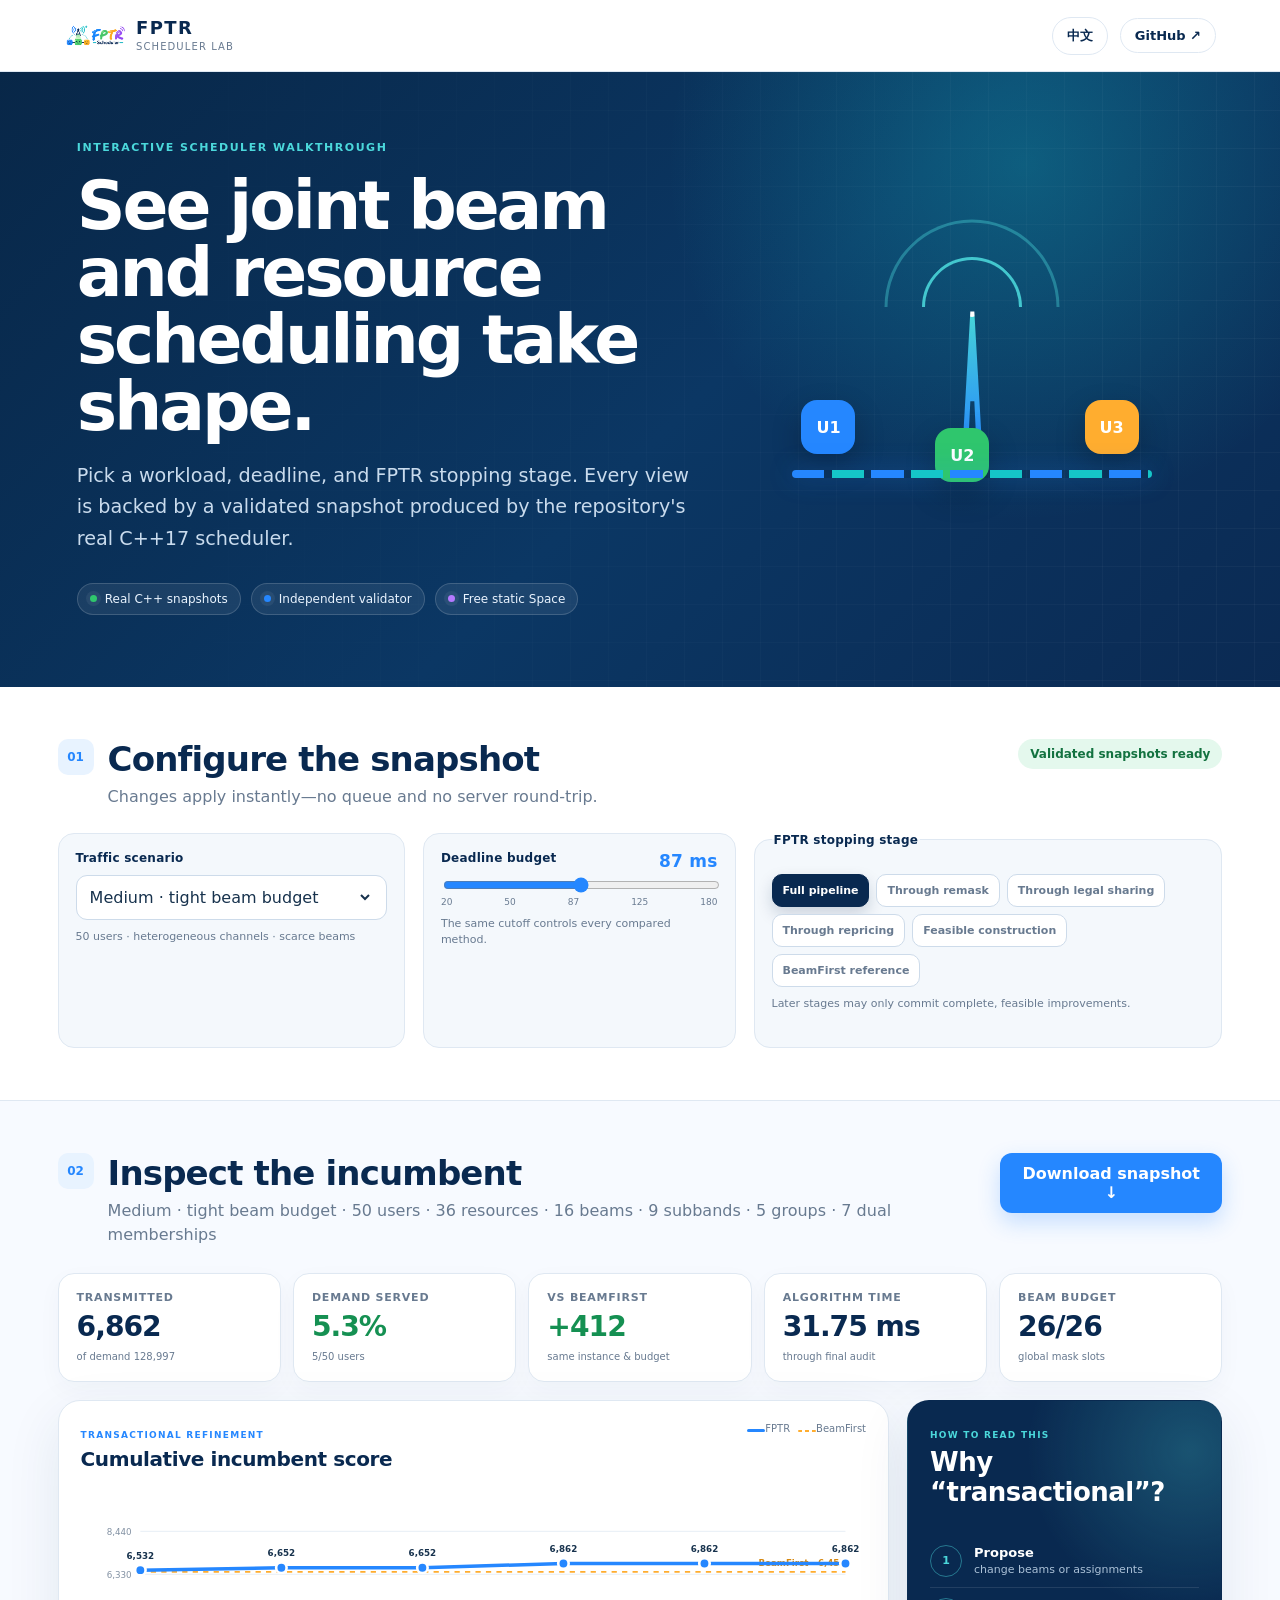
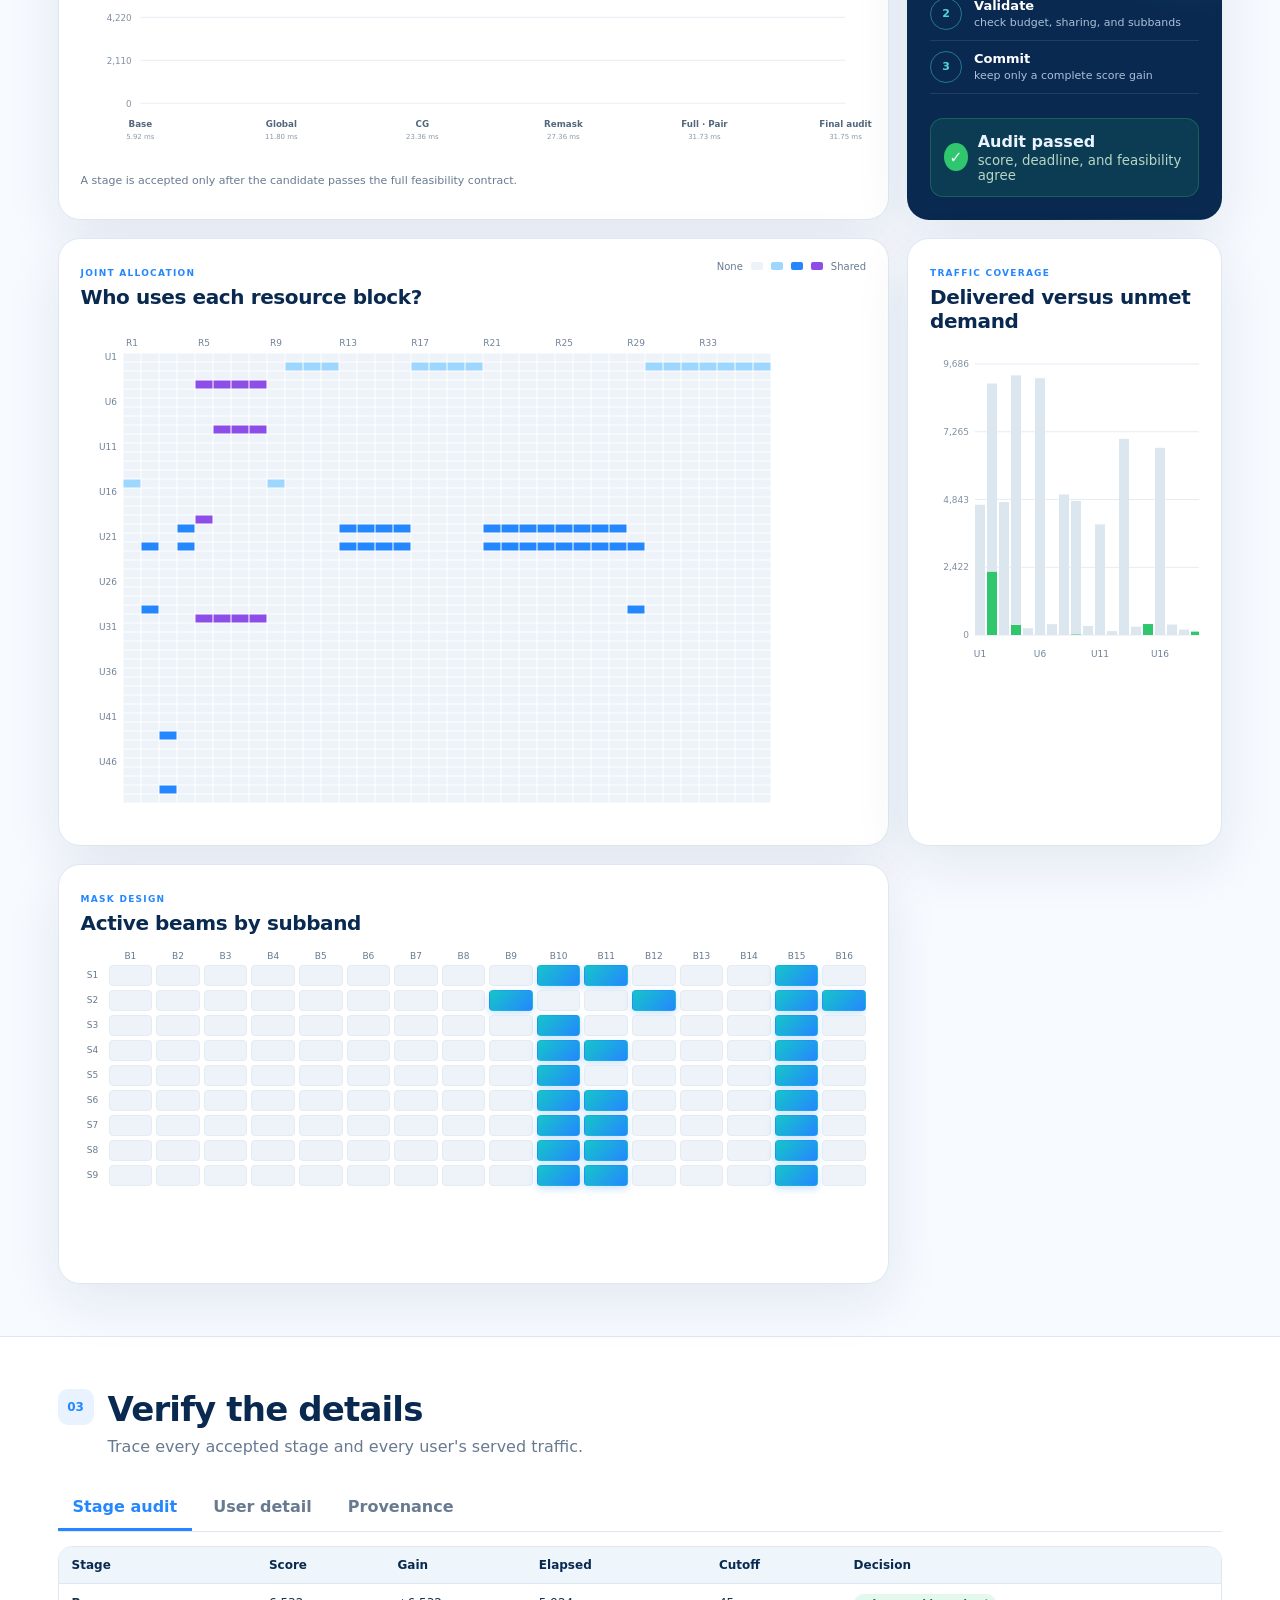
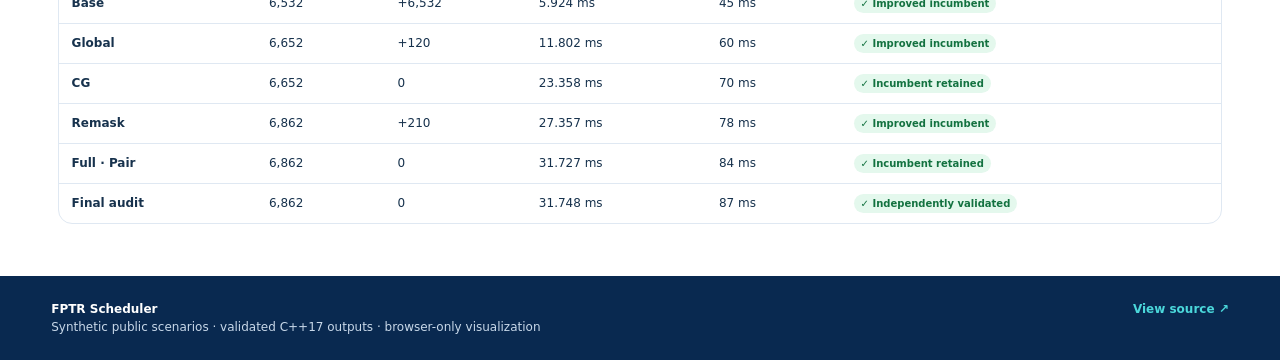
==== space/index.html @ 7cef9531 "fix: deploy demo as a free static Space" ====
<!doctype html>
<html lang="en">
  <head>
    <meta charset="utf-8" />
    <meta name="viewport" content="width=device-width, initial-scale=1" />
    <meta
      name="description"
      content="Interactive visual walkthrough of the FPTR joint beam and resource scheduler."
    />
    <title>FPTR Scheduler · Interactive Demo</title>
    <link rel="icon" href="assets/logo.png" />
    <link rel="stylesheet" href="styles.css" />
  </head>
  <body>
    <a class="skip-link" href="#results">Skip to results</a>

    <header class="topbar">
      <a class="brand" href="./" aria-label="FPTR Scheduler demo home">
        <img src="assets/logo.png" alt="" />
        <span><b>FPTR</b><small>Scheduler Lab</small></span>
      </a>
      <nav aria-label="Project links">
        <button id="languageToggle" class="text-button" type="button">中文</button>
        <a href="https://github.com/rudykon/FPTR_Scheduler" target="_blank" rel="noreferrer">
          GitHub ↗
        </a>
      </nav>
    </header>

    <main>
      <section class="hero">
        <div class="hero-copy">
          <span class="eyebrow" data-i18n="eyebrow">INTERACTIVE SCHEDULER WALKTHROUGH</span>
          <h1 data-i18n="title">See joint beam and resource scheduling take shape.</h1>
          <p data-i18n="intro">
            Pick a workload, deadline, and FPTR stopping stage. Every view is backed by a
            validated snapshot produced by the repository's real C++17 scheduler.
          </p>
          <div class="hero-badges" aria-label="Demo properties">
            <span><i class="dot green"></i><span data-i18n="realSnapshots">Real C++ snapshots</span></span>
            <span><i class="dot blue"></i><span data-i18n="audit">Independent validator</span></span>
            <span><i class="dot violet"></i><span data-i18n="freeStatic">Free static Space</span></span>
          </div>
        </div>
        <div class="hero-visual" aria-hidden="true">
          <div class="signal signal-one"></div>
          <div class="signal signal-two"></div>
          <div class="tower"><span></span></div>
          <div class="packet packet-a">U1</div>
          <div class="packet packet-b">U2</div>
          <div class="packet packet-c">U3</div>
          <div class="resource-line"></div>
        </div>
      </section>

      <section class="control-panel" aria-labelledby="controlsTitle">
        <div class="section-heading compact">
          <div>
            <span class="step-number">01</span>
            <div>
              <h2 id="controlsTitle" data-i18n="configure">Configure the snapshot</h2>
              <p data-i18n="configureHint">Changes apply instantly—no queue and no server round-trip.</p>
            </div>
          </div>
          <span id="dataStatus" class="status-pill loading">Loading validated data…</span>
        </div>

        <div class="controls-grid">
          <label class="control-field">
            <span data-i18n="scenario">Traffic scenario</span>
            <select id="scenarioSelect" disabled></select>
            <small id="scenarioNote"></small>
          </label>

          <div class="control-field">
            <span><span data-i18n="deadline">Deadline budget</span> <b id="budgetValue">87 ms</b></span>
            <input id="budgetSlider" type="range" min="0" max="4" step="1" value="2" disabled />
            <div id="budgetTicks" class="range-ticks" aria-hidden="true"></div>
            <small data-i18n="deadlineHint">The same cutoff controls every compared method.</small>
          </div>

          <fieldset class="control-field stage-field">
            <legend data-i18n="stopStage">FPTR stopping stage</legend>
            <div id="stageButtons" class="stage-buttons"></div>
            <small data-i18n="stageHint">Later stages may only commit complete, feasible improvements.</small>
          </fieldset>
        </div>
      </section>

      <section id="results" class="results-section" aria-labelledby="resultTitle">
        <div class="section-heading">
          <div>
            <span class="step-number">02</span>
            <div>
              <h2 id="resultTitle" data-i18n="inspect">Inspect the incumbent</h2>
              <p id="instanceSummary">—</p>
            </div>
          </div>
          <button id="downloadButton" class="primary-button" type="button" disabled>
            <span data-i18n="download">Download snapshot</span> ↓
          </button>
        </div>

        <div id="kpiGrid" class="kpi-grid" aria-live="polite"></div>

        <div class="dashboard-grid">
          <article class="panel panel-wide">
            <div class="panel-heading">
              <div>
                <span class="panel-kicker" data-i18n="transactional">TRANSACTIONAL REFINEMENT</span>
                <h3 data-i18n="pipelineTitle">Cumulative incumbent score</h3>
              </div>
              <div class="legend-inline">
                <span><i class="legend-line blue-line"></i>FPTR</span>
                <span><i class="legend-line orange-line"></i>BeamFirst</span>
              </div>
            </div>
            <div id="stageChart" class="stage-chart chart-empty"></div>
            <p class="chart-note" data-i18n="pipelineNote">
              A stage is accepted only after the candidate passes the full feasibility contract.
            </p>
          </article>

          <article class="panel explainer-panel">
            <span class="panel-kicker" data-i18n="readChart">HOW TO READ THIS</span>
            <h3 data-i18n="whyTransactional">Why “transactional”?</h3>
            <ol class="explain-list">
              <li><b data-i18n="propose">Propose</b><span data-i18n="proposeText">change beams or assignments</span></li>
              <li><b data-i18n="validate">Validate</b><span data-i18n="validateText">check budget, sharing, and subbands</span></li>
              <li><b data-i18n="commit">Commit</b><span data-i18n="commitText">keep only a complete score gain</span></li>
            </ol>
            <div class="audit-callout">
              <span>✓</span>
              <div><b data-i18n="auditPass">Audit passed</b><small data-i18n="auditPassText">score, deadline, and feasibility agree</small></div>
            </div>
          </article>

          <article class="panel panel-wide allocation-panel">
            <div class="panel-heading">
              <div>
                <span class="panel-kicker" data-i18n="jointAllocation">JOINT ALLOCATION</span>
                <h3 data-i18n="allocationTitle">Who uses each resource block?</h3>
              </div>
              <div class="share-legend">
                <span data-i18n="none">None</span><i></i><i></i><i></i><i></i><span data-i18n="shared">Shared</span>
              </div>
            </div>
            <div class="canvas-scroll"><canvas id="allocationCanvas" aria-label="User by resource allocation heatmap"></canvas></div>
            <div id="allocationTooltip" class="chart-tooltip" role="status"></div>
          </article>

          <article class="panel demand-panel">
            <div class="panel-heading">
              <div>
                <span class="panel-kicker" data-i18n="trafficCoverage">TRAFFIC COVERAGE</span>
                <h3 data-i18n="demandTitle">Delivered versus unmet demand</h3>
              </div>
            </div>
            <div class="canvas-scroll"><canvas id="demandCanvas" aria-label="Per-user delivered and unmet demand chart"></canvas></div>
            <div id="demandTooltip" class="chart-tooltip" role="status"></div>
          </article>

          <article class="panel beam-panel">
            <div class="panel-heading">
              <div>
                <span class="panel-kicker" data-i18n="maskDesign">MASK DESIGN</span>
                <h3 data-i18n="beamTitle">Active beams by subband</h3>
              </div>
            </div>
            <div id="beamGrid" class="beam-grid"></div>
          </article>
        </div>
      </section>

      <section class="detail-section" aria-labelledby="detailTitle">
        <div class="section-heading">
          <div>
            <span class="step-number">03</span>
            <div>
              <h2 id="detailTitle" data-i18n="verify">Verify the details</h2>
              <p data-i18n="verifyHint">Trace every accepted stage and every user's served traffic.</p>
            </div>
          </div>
        </div>
        <div class="tabs" role="tablist" aria-label="Detailed result views">
          <button class="tab active" data-tab="audit" role="tab" aria-selected="true" data-i18n="auditTrail">Stage audit</button>
          <button class="tab" data-tab="users" role="tab" aria-selected="false" data-i18n="userDetail">User detail</button>
          <button class="tab" data-tab="provenance" role="tab" aria-selected="false" data-i18n="provenance">Provenance</button>
        </div>
        <div id="auditTab" class="tab-panel active" role="tabpanel">
          <div class="table-scroll"><table><thead id="auditHead"></thead><tbody id="auditBody"></tbody></table></div>
        </div>
        <div id="usersTab" class="tab-panel" role="tabpanel">
          <div class="table-scroll"><table><thead id="usersHead"></thead><tbody id="usersBody"></tbody></table></div>
        </div>
        <div id="provenanceTab" class="tab-panel" role="tabpanel">
          <div id="provenanceCard" class="provenance-card"></div>
        </div>
      </section>
    </main>

    <footer>
      <div><b>FPTR Scheduler</b><span data-i18n="footerText">Synthetic public scenarios · validated C++17 outputs · browser-only visualization</span></div>
      <a href="https://github.com/rudykon/FPTR_Scheduler" target="_blank" rel="noreferrer" data-i18n="viewSource">View source ↗</a>
    </footer>

    <script src="app.js" defer></script>
  </body>
</html>
---- space/styles.css ----
:root {
  color-scheme: light;
  --navy: #092950;
  --navy-2: #123b67;
  --ink: #17324d;
  --muted: #687a90;
  --blue: #2587ff;
  --cyan: #15c5c8;
  --green: #2fc66d;
  --orange: #ffad2f;
  --violet: #8d4de8;
  --red: #e75d68;
  --line: #dfe8f2;
  --soft: #f4f8fc;
  --white: #ffffff;
  --shadow: 0 18px 55px rgba(19, 54, 91, 0.09);
  --radius: 22px;
  font-family: Inter, ui-sans-serif, system-ui, -apple-system, BlinkMacSystemFont, "Segoe UI", sans-serif;
}

* { box-sizing: border-box; }
html { scroll-behavior: smooth; }
body { margin: 0; color: var(--ink); background: #f7faff; }
button, select, input { font: inherit; }
a { color: inherit; }

.skip-link { position: fixed; left: 16px; top: -60px; z-index: 100; padding: 10px 16px; background: var(--navy); color: #fff; border-radius: 8px; }
.skip-link:focus { top: 12px; }

.topbar { height: 72px; padding: 0 clamp(20px, 5vw, 72px); display: flex; align-items: center; justify-content: space-between; background: rgba(255,255,255,.92); border-bottom: 1px solid var(--line); position: sticky; top: 0; z-index: 20; backdrop-filter: blur(14px); }
.brand { display: flex; align-items: center; gap: 10px; text-decoration: none; }
.brand img { width: 62px; height: 42px; object-fit: contain; object-position: left center; }
.brand span { display: flex; flex-direction: column; line-height: 1; }
.brand b { font-size: 18px; letter-spacing: .08em; color: var(--navy); }
.brand small { margin-top: 5px; color: var(--muted); font-size: 10px; letter-spacing: .11em; text-transform: uppercase; }
.topbar nav { display: flex; align-items: center; gap: 12px; }
.topbar nav a, .text-button { border: 1px solid var(--line); border-radius: 999px; background: #fff; color: var(--navy); padding: 9px 14px; text-decoration: none; font-size: 13px; font-weight: 700; cursor: pointer; }
.topbar nav a:hover, .text-button:hover { border-color: var(--blue); color: var(--blue); }

main { width: min(1500px, 100%); margin: 0 auto; }
.hero { min-height: 420px; display: grid; grid-template-columns: 1.15fr .85fr; align-items: center; gap: 40px; padding: 64px clamp(24px, 6vw, 92px) 72px; color: #fff; background: radial-gradient(circle at 80% 15%, rgba(21,197,200,.28), transparent 31%), linear-gradient(135deg, #082748 0%, #0b3764 54%, #0b2a53 100%); overflow: hidden; position: relative; }
.hero::before { content: ""; position: absolute; inset: 0; background-image: linear-gradient(rgba(255,255,255,.035) 1px, transparent 1px), linear-gradient(90deg, rgba(255,255,255,.035) 1px, transparent 1px); background-size: 38px 38px; mask-image: linear-gradient(to right, transparent, black); }
.hero-copy { position: relative; z-index: 2; }
.eyebrow, .panel-kicker { color: #4bd8db; font-weight: 800; letter-spacing: .14em; font-size: 11px; }
.hero h1 { max-width: 820px; margin: 17px 0 18px; font-size: clamp(38px, 5.3vw, 72px); line-height: .99; letter-spacing: -.045em; }
.hero p { max-width: 710px; color: #c9dbed; font-size: clamp(16px, 1.5vw, 20px); line-height: 1.65; }
.hero-badges { display: flex; flex-wrap: wrap; gap: 10px; margin-top: 28px; }
.hero-badges > span { display: inline-flex; align-items: center; gap: 8px; border: 1px solid rgba(255,255,255,.16); background: rgba(255,255,255,.07); border-radius: 999px; padding: 8px 12px; color: #eaf4ff; font-size: 12px; }
.dot { width: 7px; height: 7px; border-radius: 50%; display: inline-block; box-shadow: 0 0 0 4px rgba(255,255,255,.06); }
.dot.green { background: var(--green); }.dot.blue { background: var(--blue); }.dot.violet { background: #b47aff; }

.hero-visual { min-height: 310px; position: relative; z-index: 2; }
.tower { position: absolute; left: 50%; top: 52%; width: 20px; height: 140px; background: linear-gradient(#47d4d6,#2587ff); transform: translate(-50%,-50%); clip-path: polygon(40% 0,60% 0,100% 100%,72% 100%,60% 64%,40% 64%,28% 100%,0 100%); filter: drop-shadow(0 12px 20px rgba(0,0,0,.25)); }
.tower::before { content: ""; position: absolute; left: 50%; top: -12px; width: 17px; height: 17px; border-radius: 50%; background: #fff; transform: translateX(-50%); box-shadow: 0 0 18px #48e1e5; }
.signal { position: absolute; left: 50%; top: 28%; border: 3px solid #4bd8db; border-bottom-color: transparent; border-left-color: transparent; border-radius: 50%; transform: translate(-50%,-50%) rotate(-45deg); }
.signal-one { width: 100px; height: 100px; opacity: .88; }
.signal-two { width: 175px; height: 175px; opacity: .38; }
.resource-line { position: absolute; left: 11%; right: 11%; bottom: 52px; height: 8px; border-radius: 8px; background: repeating-linear-gradient(90deg, var(--blue) 0 9%, transparent 9% 11%, var(--cyan) 11% 20%, transparent 20% 22%); box-shadow: 0 0 24px rgba(37,135,255,.35); }
.packet { position: absolute; bottom: 76px; width: 54px; height: 54px; display: grid; place-items: center; border-radius: 16px; color: #fff; font-weight: 800; box-shadow: 0 12px 30px rgba(0,0,0,.22); }
.packet-a { left: 13%; background: var(--blue); }.packet-b { left: 42%; bottom: 48px; background: var(--green); }.packet-c { right: 14%; background: var(--orange); }

.control-panel, .results-section, .detail-section { padding: 52px clamp(18px, 4.5vw, 64px); }
.control-panel { background: #fff; border-bottom: 1px solid var(--line); }
.section-heading { display: flex; align-items: flex-start; justify-content: space-between; gap: 24px; margin-bottom: 26px; }
.section-heading > div { display: flex; align-items: flex-start; gap: 14px; }
.section-heading h2 { margin: 0; font-size: clamp(25px, 3vw, 34px); letter-spacing: -.025em; color: var(--navy); }
.section-heading p { margin: 6px 0 0; color: var(--muted); line-height: 1.5; }
.section-heading.compact { margin-bottom: 24px; }
.step-number { display: grid; place-items: center; min-width: 36px; height: 36px; border-radius: 10px; background: #e8f3ff; color: var(--blue); font-size: 12px; font-weight: 900; }
.status-pill { white-space: nowrap; border-radius: 999px; padding: 8px 12px; font-size: 12px; font-weight: 800; }
.status-pill.loading { color: #7a5a18; background: #fff4d8; }.status-pill.ready { color: #137240; background: #e4f8ed; }.status-pill.error { color: #9a2631; background: #fee9eb; }

.controls-grid { display: grid; grid-template-columns: 1fr .9fr 1.35fr; gap: 18px; }
.control-field { margin: 0; min-width: 0; border: 1px solid var(--line); border-radius: 16px; padding: 17px; background: var(--soft); }
.control-field > span, .control-field legend { display: block; margin-bottom: 10px; color: var(--navy); font-size: 12px; font-weight: 850; letter-spacing: .02em; }
.control-field select { width: 100%; appearance: none; padding: 12px 42px 12px 13px; border: 1px solid #cddbea; border-radius: 11px; color: var(--ink); background: #fff url("data:image/svg+xml,%3Csvg xmlns='http://www.w3.org/2000/svg' width='14' height='14' fill='none' stroke='%2317324d' stroke-width='2'%3E%3Cpath d='m3 5 4 4 4-4'/%3E%3C/svg%3E") no-repeat right 14px center; }
.control-field small { display: block; margin-top: 9px; min-height: 34px; color: var(--muted); line-height: 1.45; font-size: 11px; }
#budgetValue { float: right; color: var(--blue); font-size: 17px; }
input[type="range"] { width: 100%; accent-color: var(--blue); cursor: pointer; }
.range-ticks { display: flex; justify-content: space-between; color: var(--muted); font-size: 9px; }
.stage-field { border: 1px solid var(--line); }
.stage-buttons { display: flex; flex-wrap: wrap; gap: 7px; }
.stage-buttons button { border: 1px solid #cddbea; border-radius: 10px; padding: 9px 10px; background: #fff; color: var(--muted); font-size: 11px; font-weight: 750; cursor: pointer; }
.stage-buttons button:hover { border-color: var(--blue); color: var(--blue); }
.stage-buttons button.active { background: var(--navy); border-color: var(--navy); color: #fff; box-shadow: 0 7px 16px rgba(9,41,80,.18); }

.results-section { background: #f7faff; }
.primary-button { border: 0; border-radius: 12px; padding: 11px 16px; background: var(--blue); color: #fff; font-weight: 800; cursor: pointer; box-shadow: 0 9px 22px rgba(37,135,255,.24); }
.primary-button:disabled { opacity: .45; cursor: not-allowed; box-shadow: none; }
.kpi-grid { display: grid; grid-template-columns: repeat(5, 1fr); gap: 12px; margin-bottom: 18px; }
.kpi { min-width: 0; padding: 17px 18px; border: 1px solid var(--line); border-radius: 16px; background: #fff; box-shadow: 0 8px 24px rgba(19,54,91,.035); }
.kpi span { display: block; color: var(--muted); font-size: 11px; font-weight: 750; text-transform: uppercase; letter-spacing: .07em; }
.kpi strong { display: block; overflow: hidden; text-overflow: ellipsis; margin: 6px 0 2px; color: var(--navy); font-size: clamp(22px, 2.2vw, 30px); letter-spacing: -.035em; }
.kpi small { color: var(--muted); font-size: 10px; }
.kpi.positive strong { color: #159052; }.kpi.neutral strong { color: var(--orange); }

.dashboard-grid { display: grid; grid-template-columns: minmax(0, 1.45fr) minmax(310px, .55fr); gap: 18px; }
.panel { min-width: 0; position: relative; border: 1px solid var(--line); border-radius: var(--radius); background: #fff; padding: 22px; box-shadow: var(--shadow); }
.panel-wide { min-height: 400px; }
.panel-heading { display: flex; justify-content: space-between; gap: 16px; align-items: flex-start; margin-bottom: 16px; }
.panel-heading h3, .explainer-panel h3 { margin: 5px 0 0; color: var(--navy); font-size: 20px; letter-spacing: -.02em; }
.panel-kicker { color: var(--blue); font-size: 9px; }
.legend-inline, .share-legend { display: flex; align-items: center; gap: 8px; color: var(--muted); font-size: 10px; }
.legend-line { display: inline-block; width: 18px; height: 3px; border-radius: 2px; }.blue-line { background: var(--blue); }.orange-line { background: var(--orange); }
.orange-line { height: 2px; background: repeating-linear-gradient(90deg,var(--orange) 0 4px,transparent 4px 7px); }
.stage-chart { min-height: 285px; }
.stage-chart svg { display: block; width: 100%; height: 285px; overflow: visible; }
.chart-note { margin: 2px 0 0; color: var(--muted); font-size: 11px; }
.chart-empty { border-radius: 14px; background: linear-gradient(90deg,#f4f8fc 25%,#eef4f9 37%,#f4f8fc 63%); background-size: 400% 100%; animation: shimmer 1.5s infinite; }
@keyframes shimmer { to { background-position: -100% 0; } }

.explainer-panel { color: #eaf4ff; background: radial-gradient(circle at 90% 12%, rgba(77,216,219,.24), transparent 35%), var(--navy); border-color: transparent; }
.explainer-panel .panel-kicker { color: #4bd8db; }.explainer-panel h3 { color: #fff; font-size: 26px; }
.explain-list { list-style: none; counter-reset: step; margin: 28px 0 24px; padding: 0; }
.explain-list li { counter-increment: step; display: grid; grid-template-columns: 34px 1fr; column-gap: 10px; padding: 10px 0; border-bottom: 1px solid rgba(255,255,255,.1); }
.explain-list li::before { content: counter(step); grid-row: 1 / 3; display: grid; place-items: center; width: 30px; height: 30px; border: 1px solid rgba(75,216,219,.45); border-radius: 50%; color: #4bd8db; font-size: 11px; font-weight: 850; }
.explain-list b { color: #fff; font-size: 13px; }.explain-list span { color: #abc1d7; font-size: 11px; margin-top: 2px; }
.audit-callout { display: flex; gap: 10px; align-items: center; padding: 13px; background: rgba(47,198,109,.12); border: 1px solid rgba(47,198,109,.28); border-radius: 13px; }
.audit-callout > span { display: grid; place-items: center; width: 28px; height: 28px; border-radius: 50%; background: var(--green); font-weight: 900; }
.audit-callout div { display: flex; flex-direction: column; }.audit-callout small { color: #b7d7c4; margin-top: 2px; }

.allocation-panel { min-height: 510px; }.demand-panel { min-height: 420px; }.beam-panel { min-height: 420px; }
.share-legend i { width: 12px; height: 8px; border-radius: 2px; }.share-legend i:nth-of-type(1){background:#edf3f8}.share-legend i:nth-of-type(2){background:#9dd6ff}.share-legend i:nth-of-type(3){background:#2587ff}.share-legend i:nth-of-type(4){background:#8d4de8}
.canvas-scroll { width: 100%; overflow-x: auto; overflow-y: hidden; }
canvas { display: block; max-width: none; }
.chart-tooltip { position: absolute; display: none; z-index: 5; pointer-events: none; max-width: 220px; padding: 8px 10px; color: #fff; background: rgba(9,41,80,.95); border-radius: 8px; font-size: 10px; line-height: 1.45; box-shadow: 0 8px 20px rgba(9,41,80,.22); }
.beam-grid { display: grid; grid-template-columns: auto repeat(var(--beam-count, 8), minmax(16px,1fr)); gap: 4px; overflow-x: auto; padding-bottom: 8px; }
.beam-cell { min-width: 17px; height: 21px; border-radius: 4px; background: #edf3f8; border: 1px solid #e3ebf3; }
.beam-cell.active { background: linear-gradient(135deg,var(--cyan),var(--blue)); border-color: transparent; box-shadow: 0 3px 9px rgba(37,135,255,.23); }
.beam-label { display: grid; place-items: center; color: var(--muted); font-size: 9px; min-width: 24px; }

.detail-section { background: #fff; border-top: 1px solid var(--line); }
.tabs { display: flex; gap: 6px; border-bottom: 1px solid var(--line); }
.tab { border: 0; border-bottom: 3px solid transparent; padding: 12px 15px; color: var(--muted); background: transparent; font-weight: 800; cursor: pointer; }
.tab.active { color: var(--blue); border-bottom-color: var(--blue); }
.tab-panel { display: none; padding-top: 14px; }.tab-panel.active { display: block; }
.table-scroll { overflow: auto; max-height: 520px; border: 1px solid var(--line); border-radius: 14px; }
table { width: 100%; border-collapse: collapse; font-size: 12px; }
th { position: sticky; top: 0; z-index: 1; background: #eef5fb; color: var(--navy); text-align: left; padding: 11px 13px; white-space: nowrap; }
td { padding: 10px 13px; border-top: 1px solid var(--line); color: var(--ink); }
tbody tr:hover { background: #f7fbff; }
.pass-badge { display: inline-flex; align-items: center; gap: 5px; padding: 4px 7px; color: #137240; background: #e4f8ed; border-radius: 999px; font-size: 10px; font-weight: 800; }
.provenance-card { display: grid; grid-template-columns: repeat(3,1fr); gap: 12px; }
.provenance-card article { padding: 18px; border: 1px solid var(--line); border-radius: 14px; background: var(--soft); }
.provenance-card span { display: block; color: var(--muted); font-size: 10px; text-transform: uppercase; letter-spacing: .08em; }
.provenance-card b, .provenance-card code { display: block; margin-top: 8px; overflow-wrap: anywhere; color: var(--navy); font-size: 12px; }

footer { max-width: 1500px; margin: 0 auto; padding: 26px clamp(20px,4vw,64px); display: flex; justify-content: space-between; gap: 24px; color: #c8d8e9; background: var(--navy); font-size: 12px; }
footer div { display: flex; flex-direction: column; gap: 4px; }footer b { color: #fff; }footer a { color: #4bd8db; font-weight: 800; text-decoration: none; }

@media (max-width: 1050px) {
  .hero { grid-template-columns: 1fr; }.hero-visual { display: none; }
  .controls-grid { grid-template-columns: 1fr 1fr; }.stage-field { grid-column: 1/-1; }
  .kpi-grid { grid-template-columns: repeat(3,1fr); }
  .dashboard-grid { grid-template-columns: 1fr; }
  .provenance-card { grid-template-columns: 1fr 1fr; }
}
@media (max-width: 680px) {
  .topbar { padding: 0 14px; }.brand img { width: 48px; }.brand small { display: none; }
  .topbar nav a, .text-button { padding: 8px 10px; }
  .hero { min-height: 390px; padding: 48px 22px 58px; }.hero h1 { font-size: 43px; }
  .controls-grid, .kpi-grid, .provenance-card { grid-template-columns: 1fr; }.stage-field { grid-column: auto; }
  .section-heading { flex-direction: column; }.section-heading > div { width: 100%; }.status-pill { margin-left: 50px; }
  .panel { padding: 17px; border-radius: 17px; }.panel-heading { flex-direction: column; }
  footer { flex-direction: column; }
}
@media (prefers-reduced-motion: reduce) { * { scroll-behavior: auto !important; animation: none !important; } }
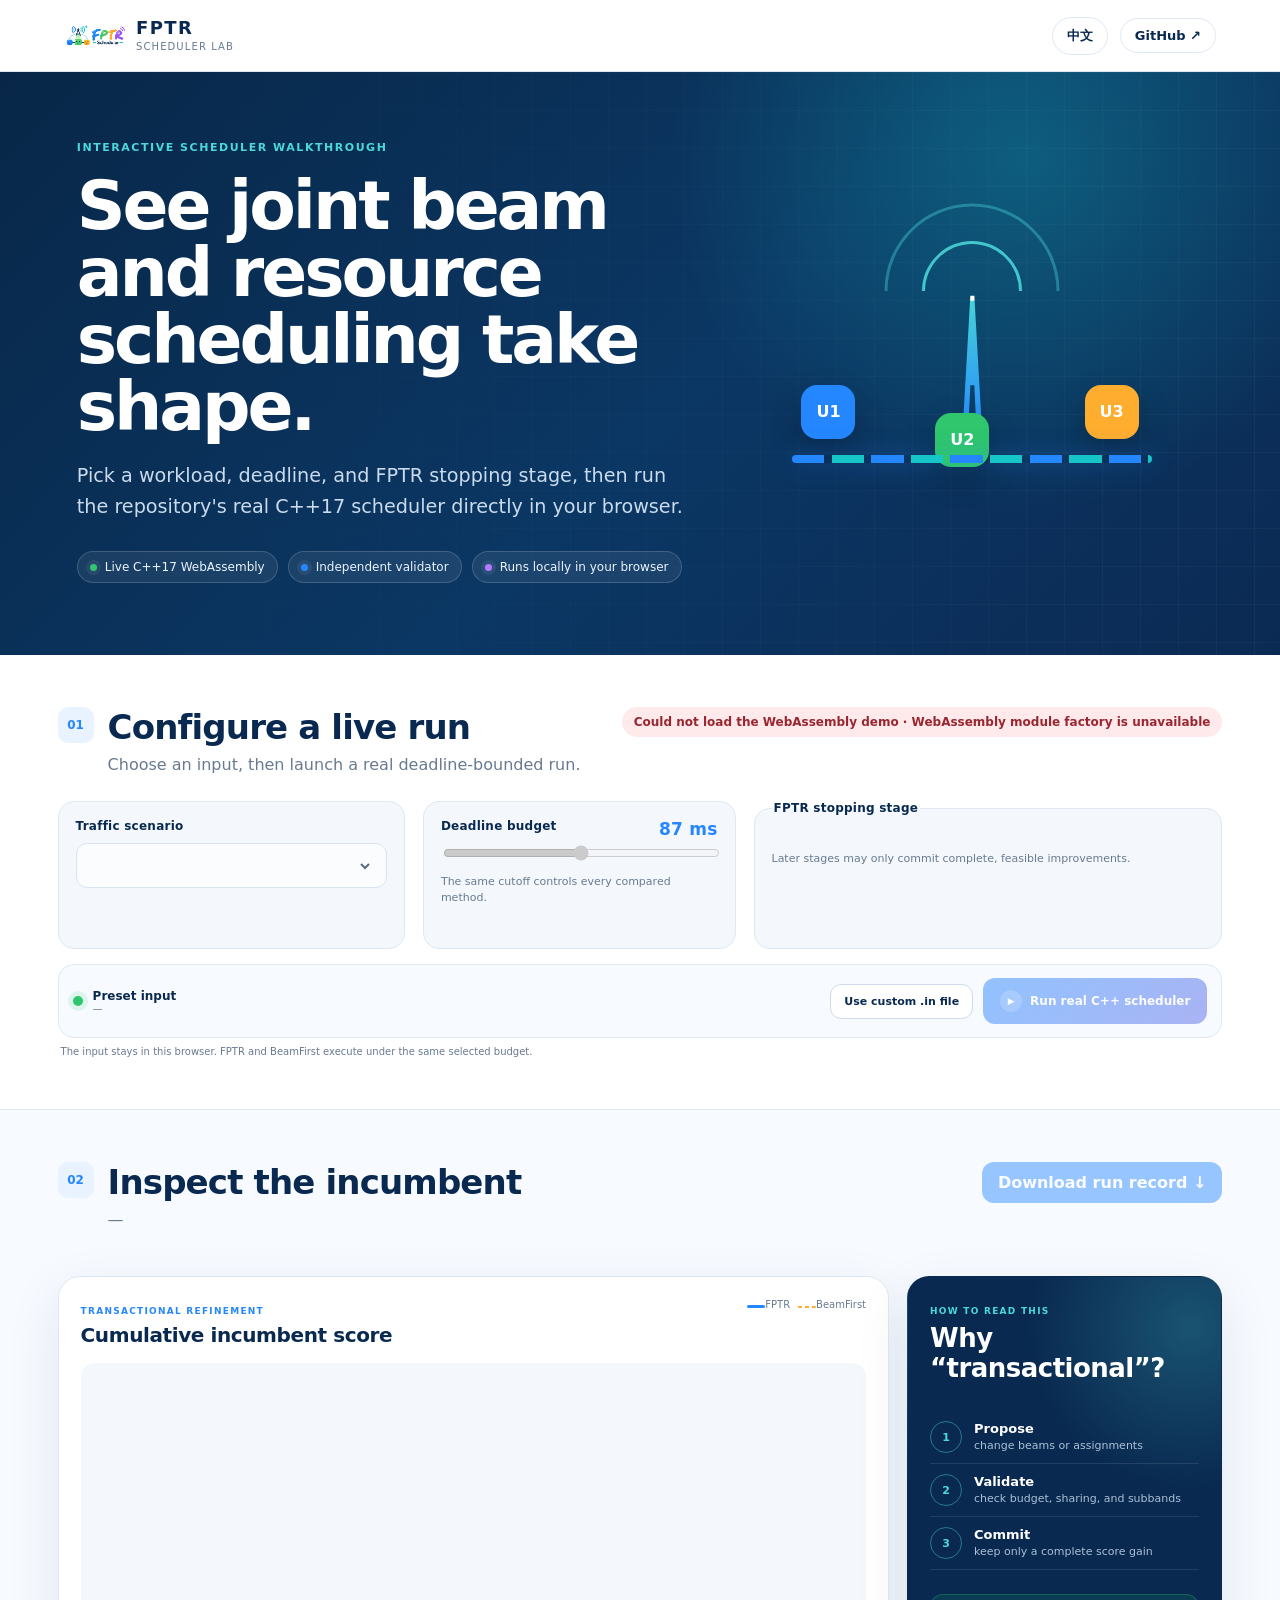
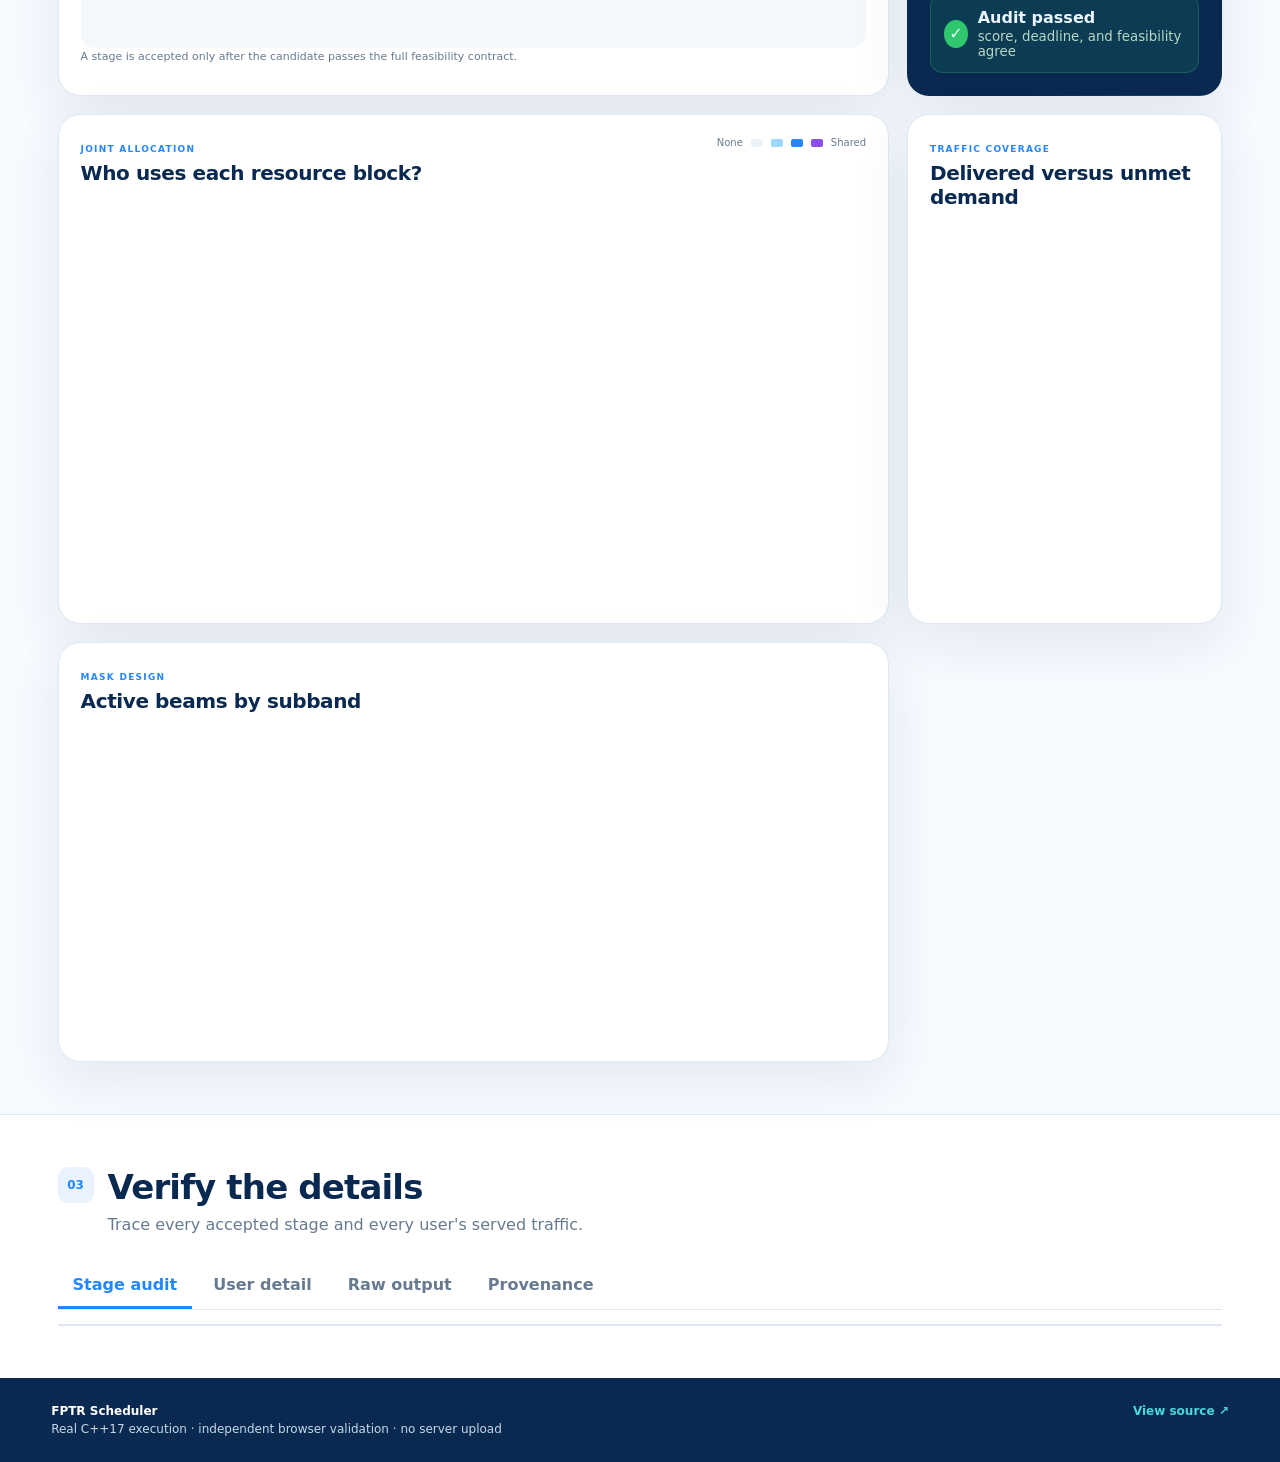
==== commit 2163fe6a: "feat: run FPTR scheduler live in Hugging Face Space" ====
--- a/space/index.html
+++ b/space/index.html
@@ -5,7 +5,7 @@
     <meta name="viewport" content="width=device-width, initial-scale=1" />
     <meta
       name="description"
-      content="Interactive visual walkthrough of the FPTR joint beam and resource scheduler."
+      content="Run and inspect the real FPTR C++17 joint beam and resource scheduler in your browser."
     />
     <title>FPTR Scheduler · Interactive Demo</title>
     <link rel="icon" href="assets/logo.png" />
@@ -33,13 +33,13 @@
           <span class="eyebrow" data-i18n="eyebrow">INTERACTIVE SCHEDULER WALKTHROUGH</span>
           <h1 data-i18n="title">See joint beam and resource scheduling take shape.</h1>
           <p data-i18n="intro">
-            Pick a workload, deadline, and FPTR stopping stage. Every view is backed by a
-            validated snapshot produced by the repository's real C++17 scheduler.
+            Pick a workload, deadline, and FPTR stopping stage, then run the repository's
+            real C++17 scheduler directly in your browser.
           </p>
           <div class="hero-badges" aria-label="Demo properties">
-            <span><i class="dot green"></i><span data-i18n="realSnapshots">Real C++ snapshots</span></span>
+            <span><i class="dot green"></i><span data-i18n="realSnapshots">Live C++17 WebAssembly</span></span>
             <span><i class="dot blue"></i><span data-i18n="audit">Independent validator</span></span>
-            <span><i class="dot violet"></i><span data-i18n="freeStatic">Free static Space</span></span>
+            <span><i class="dot violet"></i><span data-i18n="freeStatic">Runs locally in your browser</span></span>
           </div>
         </div>
         <div class="hero-visual" aria-hidden="true">
@@ -58,11 +58,11 @@
           <div>
             <span class="step-number">01</span>
             <div>
-              <h2 id="controlsTitle" data-i18n="configure">Configure the snapshot</h2>
-              <p data-i18n="configureHint">Changes apply instantly—no queue and no server round-trip.</p>
-            </div>
-          </div>
-          <span id="dataStatus" class="status-pill loading">Loading validated data…</span>
+              <h2 id="controlsTitle" data-i18n="configure">Configure a live run</h2>
+              <p data-i18n="configureHint">Choose an input, then launch a real deadline-bounded run.</p>
+            </div>
+          </div>
+          <span id="dataStatus" class="status-pill loading">Loading C++ WebAssembly…</span>
         </div>
 
         <div class="controls-grid">
@@ -85,6 +85,24 @@
             <small data-i18n="stageHint">Later stages may only commit complete, feasible improvements.</small>
           </fieldset>
         </div>
+
+        <div class="execution-bar">
+          <div class="input-source">
+            <span class="live-mark" aria-hidden="true"></span>
+            <div><b id="inputSourceLabel">Preset input</b><small id="inputSourceDetail">—</small></div>
+          </div>
+          <label class="file-button">
+            <span data-i18n="customInput">Use custom .in file</span>
+            <input id="customInput" type="file" accept=".in,.txt,text/plain" />
+          </label>
+          <button id="clearCustomButton" class="secondary-button" type="button" hidden data-i18n="clearCustom">Use preset</button>
+          <button id="runButton" class="run-button" type="button" disabled>
+            <span class="run-icon">▶</span><span data-i18n="runReal">Run real C++ scheduler</span>
+          </button>
+        </div>
+        <p id="executionNote" class="execution-note" data-i18n="executionNote">
+          The input stays in this browser. FPTR and BeamFirst execute under the same selected budget.
+        </p>
       </section>
 
       <section id="results" class="results-section" aria-labelledby="resultTitle">
@@ -97,7 +115,7 @@
             </div>
           </div>
           <button id="downloadButton" class="primary-button" type="button" disabled>
-            <span data-i18n="download">Download snapshot</span> ↓
+            <span data-i18n="download">Download run record</span> ↓
           </button>
         </div>
 
@@ -185,6 +203,7 @@
         <div class="tabs" role="tablist" aria-label="Detailed result views">
           <button class="tab active" data-tab="audit" role="tab" aria-selected="true" data-i18n="auditTrail">Stage audit</button>
           <button class="tab" data-tab="users" role="tab" aria-selected="false" data-i18n="userDetail">User detail</button>
+          <button class="tab" data-tab="raw" role="tab" aria-selected="false" data-i18n="rawOutput">Raw output</button>
           <button class="tab" data-tab="provenance" role="tab" aria-selected="false" data-i18n="provenance">Provenance</button>
         </div>
         <div id="auditTab" class="tab-panel active" role="tabpanel">
@@ -193,6 +212,12 @@
         <div id="usersTab" class="tab-panel" role="tabpanel">
           <div class="table-scroll"><table><thead id="usersHead"></thead><tbody id="usersBody"></tbody></table></div>
         </div>
+        <div id="rawTab" class="tab-panel" role="tabpanel">
+          <div class="raw-grid">
+            <article><h3 data-i18n="solverStdout">Scheduler stdout</h3><pre id="rawOutput"></pre></article>
+            <article><h3 data-i18n="solverTrace">Scheduler trace</h3><pre id="rawTrace"></pre></article>
+          </div>
+        </div>
         <div id="provenanceTab" class="tab-panel" role="tabpanel">
           <div id="provenanceCard" class="provenance-card"></div>
         </div>
@@ -200,10 +225,12 @@
     </main>
 
     <footer>
-      <div><b>FPTR Scheduler</b><span data-i18n="footerText">Synthetic public scenarios · validated C++17 outputs · browser-only visualization</span></div>
+      <div><b>FPTR Scheduler</b><span data-i18n="footerText">Real C++17 execution · independent browser validation · no server upload</span></div>
       <a href="https://github.com/rudykon/FPTR_Scheduler" target="_blank" rel="noreferrer" data-i18n="viewSource">View source ↗</a>
     </footer>
 
+    <script src="runtime.js" defer></script>
+    <script src="wasm/fptr_solver.js" defer></script>
     <script src="app.js" defer></script>
   </body>
 </html>
--- a/space/styles.css
+++ b/space/styles.css
@@ -68,7 +68,10 @@
 .section-heading.compact { margin-bottom: 24px; }
 .step-number { display: grid; place-items: center; min-width: 36px; height: 36px; border-radius: 10px; background: #e8f3ff; color: var(--blue); font-size: 12px; font-weight: 900; }
 .status-pill { white-space: nowrap; border-radius: 999px; padding: 8px 12px; font-size: 12px; font-weight: 800; }
-.status-pill.loading { color: #7a5a18; background: #fff4d8; }.status-pill.ready { color: #137240; background: #e4f8ed; }.status-pill.error { color: #9a2631; background: #fee9eb; }
+.status-pill.loading, .status-pill.running { color: #7a5a18; background: #fff4d8; }
+.status-pill.running::before { content: ""; display: inline-block; width: 8px; height: 8px; margin-right: 7px; border: 2px solid #ddb04a; border-top-color: transparent; border-radius: 50%; animation: spin .8s linear infinite; }
+.status-pill.ready { color: #137240; background: #e4f8ed; }.status-pill.stale { color: #365f91; background: #e8f3ff; }.status-pill.error { color: #9a2631; background: #fee9eb; }
+@keyframes spin { to { transform: rotate(360deg); } }
 
 .controls-grid { display: grid; grid-template-columns: 1fr .9fr 1.35fr; gap: 18px; }
 .control-field { margin: 0; min-width: 0; border: 1px solid var(--line); border-radius: 16px; padding: 17px; background: var(--soft); }
@@ -83,6 +86,18 @@
 .stage-buttons button { border: 1px solid #cddbea; border-radius: 10px; padding: 9px 10px; background: #fff; color: var(--muted); font-size: 11px; font-weight: 750; cursor: pointer; }
 .stage-buttons button:hover { border-color: var(--blue); color: var(--blue); }
 .stage-buttons button.active { background: var(--navy); border-color: var(--navy); color: #fff; box-shadow: 0 7px 16px rgba(9,41,80,.18); }
+.execution-bar { display: flex; align-items: center; gap: 10px; margin-top: 15px; padding: 13px 14px; border: 1px solid var(--line); border-radius: 16px; background: #f7fbff; }
+.input-source { min-width: 230px; flex: 1; display: flex; align-items: center; gap: 10px; }
+.input-source div { min-width: 0; display: flex; flex-direction: column; }
+.input-source b { color: var(--navy); font-size: 12px; }.input-source small { overflow: hidden; text-overflow: ellipsis; white-space: nowrap; color: var(--muted); font-size: 10px; }
+.live-mark { width: 10px; height: 10px; border-radius: 50%; background: var(--green); box-shadow: 0 0 0 5px rgba(47,198,109,.12); }
+.file-button, .secondary-button { border: 1px solid #cddbea; border-radius: 11px; padding: 10px 13px; color: var(--navy); background: #fff; font-size: 11px; font-weight: 800; cursor: pointer; white-space: nowrap; }
+.file-button:hover, .secondary-button:hover { border-color: var(--blue); color: var(--blue); }
+.file-button input { position: absolute; width: 1px; height: 1px; opacity: 0; pointer-events: none; }
+.run-button { display: inline-flex; align-items: center; gap: 8px; border: 0; border-radius: 12px; padding: 12px 17px; color: #fff; background: linear-gradient(135deg,var(--blue),#5565e8); font-size: 12px; font-weight: 900; cursor: pointer; box-shadow: 0 10px 24px rgba(37,135,255,.25); white-space: nowrap; }
+.run-button:hover { transform: translateY(-1px); box-shadow: 0 13px 28px rgba(37,135,255,.3); }.run-button:disabled { opacity: .48; cursor: wait; transform: none; box-shadow: none; }
+.run-icon { display: grid; place-items: center; width: 22px; height: 22px; border-radius: 50%; background: rgba(255,255,255,.18); font-size: 9px; }
+.execution-note { margin: 8px 3px 0; color: var(--muted); font-size: 10px; }
 
 .results-section { background: #f7faff; }
 .primary-button { border: 0; border-radius: 12px; padding: 11px 16px; background: var(--blue); color: #fff; font-weight: 800; cursor: pointer; box-shadow: 0 9px 22px rgba(37,135,255,.24); }
@@ -144,6 +159,10 @@
 .provenance-card article { padding: 18px; border: 1px solid var(--line); border-radius: 14px; background: var(--soft); }
 .provenance-card span { display: block; color: var(--muted); font-size: 10px; text-transform: uppercase; letter-spacing: .08em; }
 .provenance-card b, .provenance-card code { display: block; margin-top: 8px; overflow-wrap: anywhere; color: var(--navy); font-size: 12px; }
+.raw-grid { display: grid; grid-template-columns: 1fr 1fr; gap: 12px; }
+.raw-grid article { min-width: 0; border: 1px solid var(--line); border-radius: 14px; overflow: hidden; background: #0b2139; }
+.raw-grid h3 { margin: 0; padding: 11px 14px; color: #d8e8f7; background: #102c49; font-size: 11px; letter-spacing: .04em; }
+.raw-grid pre { min-height: 280px; max-height: 520px; margin: 0; padding: 15px; overflow: auto; color: #a9e9d0; font: 10px/1.55 ui-monospace, SFMono-Regular, Consolas, monospace; white-space: pre; }
 
 footer { max-width: 1500px; margin: 0 auto; padding: 26px clamp(20px,4vw,64px); display: flex; justify-content: space-between; gap: 24px; color: #c8d8e9; background: var(--navy); font-size: 12px; }
 footer div { display: flex; flex-direction: column; gap: 4px; }footer b { color: #fff; }footer a { color: #4bd8db; font-weight: 800; text-decoration: none; }
@@ -151,6 +170,7 @@
 @media (max-width: 1050px) {
   .hero { grid-template-columns: 1fr; }.hero-visual { display: none; }
   .controls-grid { grid-template-columns: 1fr 1fr; }.stage-field { grid-column: 1/-1; }
+  .execution-bar { flex-wrap: wrap; }.input-source { min-width: calc(100% - 20px); }
   .kpi-grid { grid-template-columns: repeat(3,1fr); }
   .dashboard-grid { grid-template-columns: 1fr; }
   .provenance-card { grid-template-columns: 1fr 1fr; }
@@ -160,6 +180,7 @@
   .topbar nav a, .text-button { padding: 8px 10px; }
   .hero { min-height: 390px; padding: 48px 22px 58px; }.hero h1 { font-size: 43px; }
   .controls-grid, .kpi-grid, .provenance-card { grid-template-columns: 1fr; }.stage-field { grid-column: auto; }
+  .execution-bar { align-items: stretch; }.input-source { min-width: 100%; }.run-button { width: 100%; justify-content: center; }.raw-grid { grid-template-columns: 1fr; }
   .section-heading { flex-direction: column; }.section-heading > div { width: 100%; }.status-pill { margin-left: 50px; }
   .panel { padding: 17px; border-radius: 17px; }.panel-heading { flex-direction: column; }
   footer { flex-direction: column; }
